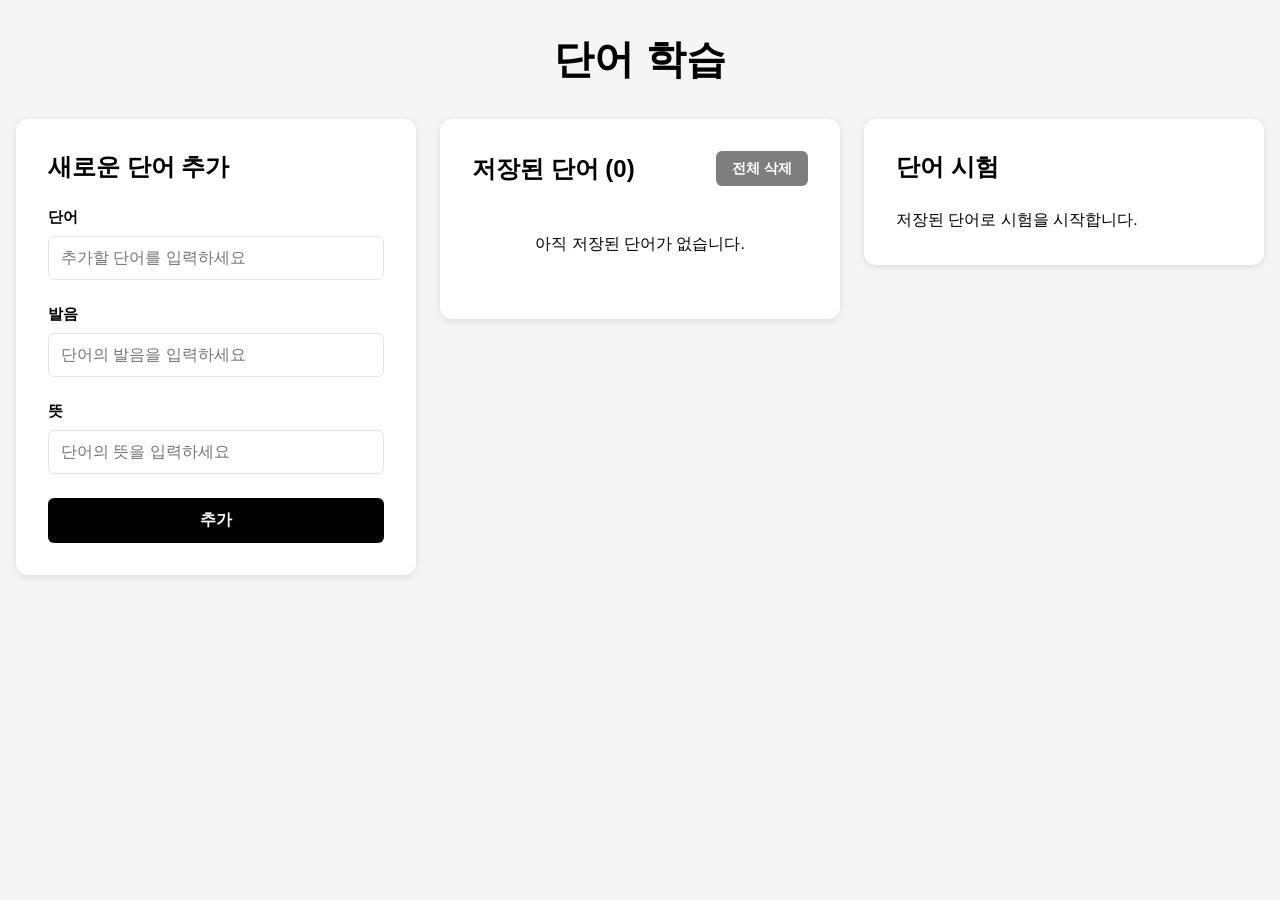
==== test.html @ 875a4476 "코드 정리 & 테마 변경" ====
<!DOCTYPE html>
<html lang="ko">
  <head>
    <meta charset="UTF-8" />
    <meta name="viewport" content="width=device-width, initial-scale=1.0" />
    <title>LEARN WORDS - 시험</title>
    <link rel="stylesheet" href="css/theme.css" />
    <link rel="stylesheet" href="css/test.css" />
  </head>
  <body>
    <div class="container">
      <header>
        <h1>단어 시험</h1>
      </header>

      <main>
        <section id="test-section" class="test-section">
          <div class="test-progress">
            <p class="progress-text"><span id="current-index">1</span> / <span id="total-words">0</span></p>
          </div>

          <div class="test-card">
            <div class="word-card">
              <div id="pronunciation-card" class="card-detail pronunciation-card">
                <p id="current-pronunciation" class="card-pronunciation">발음</p>
              </div>
              <div class="word-main-card">
                <div id="current-word" class="card-word">단어</div>
              </div>
              <div id="meaning-card" class="card-detail meaning-card">
                <p id="current-meaning" class="card-meaning">뜻</p>
              </div>
            </div>
            <button id="show-pronunciation-btn" class="btn btn-secondary">발음</button>
            <button id="show-meaning-btn" class="btn btn-secondary btn-meaning">뜻</button>
          </div>

          <div class="test-actions">
            <button id="retry-btn" class="btn btn-warning">다시 공부</button>
            <button id="pass-btn" class="btn btn-success">통과</button>
          </div>
          <button id="exit-test-btn" class="btn btn-danger">시험 종료</button>
        </section>
      </main>
    </div>
    <script src="js/test.js"></script>
  </body>
</html>
---- css/theme.css ----
:root {
  --bg-color: #f5f5f5;
  --text-color: #111111;
  --surface-color: #ffffff;
  --border-color: #e5e5e5;
}

* {
  box-sizing: border-box;
}

html, body {
  margin: 0;
  min-height: 100%;
  background: var(--bg-color);
  color: var(--text-color);
  font-family: "Noto Sans KR", "Hiragino Sans", "Yu Gothic", "Yu Gothic UI", "Segoe UI", sans-serif;
}

body {
  min-height: 100vh;
  padding: 2rem 1rem;
}

.container {
  max-width: 1400px;
  margin: 0 auto;
}

header {
  text-align: center;
  margin-bottom: 2rem;
}

header h1 {
  margin: 0;
  font-size: 2.5rem;
  font-weight: 700;
}

main {
  display: flex;
  flex-direction: column;
  gap: 2rem;
}

.test-section {
  background: var(--surface-color);
  padding: 2rem;
  border-radius: 12px;
  box-shadow: 0 2px 8px rgba(0, 0, 0, 0.1);
}

.test-section h2 {
  margin-top: 0;
  margin-bottom: 1.5rem;
  font-size: 1.5rem;
  color: var(--text-color);
}

.btn {
  padding: 0.75rem 1.5rem;
  border: none;
  border-radius: 6px;
  font-size: 1rem;
  font-weight: 600;
  cursor: pointer;
  transition: all 0.2s;
  font-family: inherit;
}

.btn-danger {
  background: var(--danger-color);
  color: white;
}

.btn-danger:hover {
  background: var(--danger-hover);
}

.btn-danger {
  padding: 0.5rem 1rem;
  font-size: 0.9rem;
}

@media (max-width: 600px) {
  .container {
    max-width: 100%;
  }

  header h1 {
    font-size: 2rem;
  }

  .test-section {
    padding: 1.5rem;
  }

  .btn-danger {
    width: 100%;
  }
}

body :where(*) {
  color: #000000 !important;
}

button,
button :where(*) {
  background-color: #000000 !important;
  color: #ffffff !important;
}
---- css/test.css ----
#test-section {
  width: 50%;
  margin: 0 auto;
}

.test-progress {
  margin-bottom: 2rem;
}

.progress-text {
  margin: 0;
  text-align: center;
  color: #666;
  font-size: 0.9rem;
}

.test-card {
  display: flex;
  flex-direction: column;
  gap: 1rem;
  margin-bottom: 2rem;
}

.word-card {
  width: 100%;
  min-height: 280px;
  padding: 1.25rem;
  border: 2px solid black;
  border-radius: 8px;
  text-align: center;
  display: grid;
  grid-template-rows: repeat(3, 1fr);
  align-items: center;
  gap: 0.5rem;
}

.card-detail {
  width: 100%;
  padding: 0.5rem 0;
  min-height: 0;
  background: transparent;
  border: 0;
  display: none;
}

.word-main-card {
  grid-row: 2;
}

.card-word,
.card-pronunciation,
.card-meaning {
  margin: 0;
  font-weight: 700;
  word-break: break-word;
  line-height: 1.2;
}

.card-word {
  font-size: 3.5rem;
}

.card-pronunciation,
.card-meaning {
  font-size: 1.5rem;
}

.pronunciation-card {
  grid-row: 1;
}

.meaning-card {
  grid-row: 3;
}

.btn-secondary {
  background: var(--primary-color);
  color: white;
  padding: 0.75rem 1.5rem;
  width: 100%;
}

.btn-secondary:hover {
  background: var(--primary-hover);
}

.btn-meaning {
  background: #fd7e14;
}

.btn-meaning:hover {
  background: #e96a00;
}

.test-actions {
  display: flex;
  gap: 1rem;
  margin-bottom: 1rem;
}

.btn-warning {
  background: #ffc107;
  color: #333;
  padding: 0.75rem 1.5rem;
  flex: 1;
}

.btn-warning:hover {
  background: #e0a800;
}

.btn-success {
  background: var(--success-color);
  color: white;
  padding: 0.75rem 1.5rem;
  flex: 1;
}

.btn-success:hover {
  background: #218838;
}

#exit-test-btn {
  margin-top: 1rem;
  width: 100%;
}

@media (max-width: 600px) {
  #test-section {
    width: 100%;
  }

  .card-word {
    font-size: 2.5rem;
  }

  .card-pronunciation,
  .card-meaning {
    font-size: 1.25rem;
  }

  .test-actions {
    flex-direction: column;
  }

  .test-actions button {
    width: 100%;
  }
}
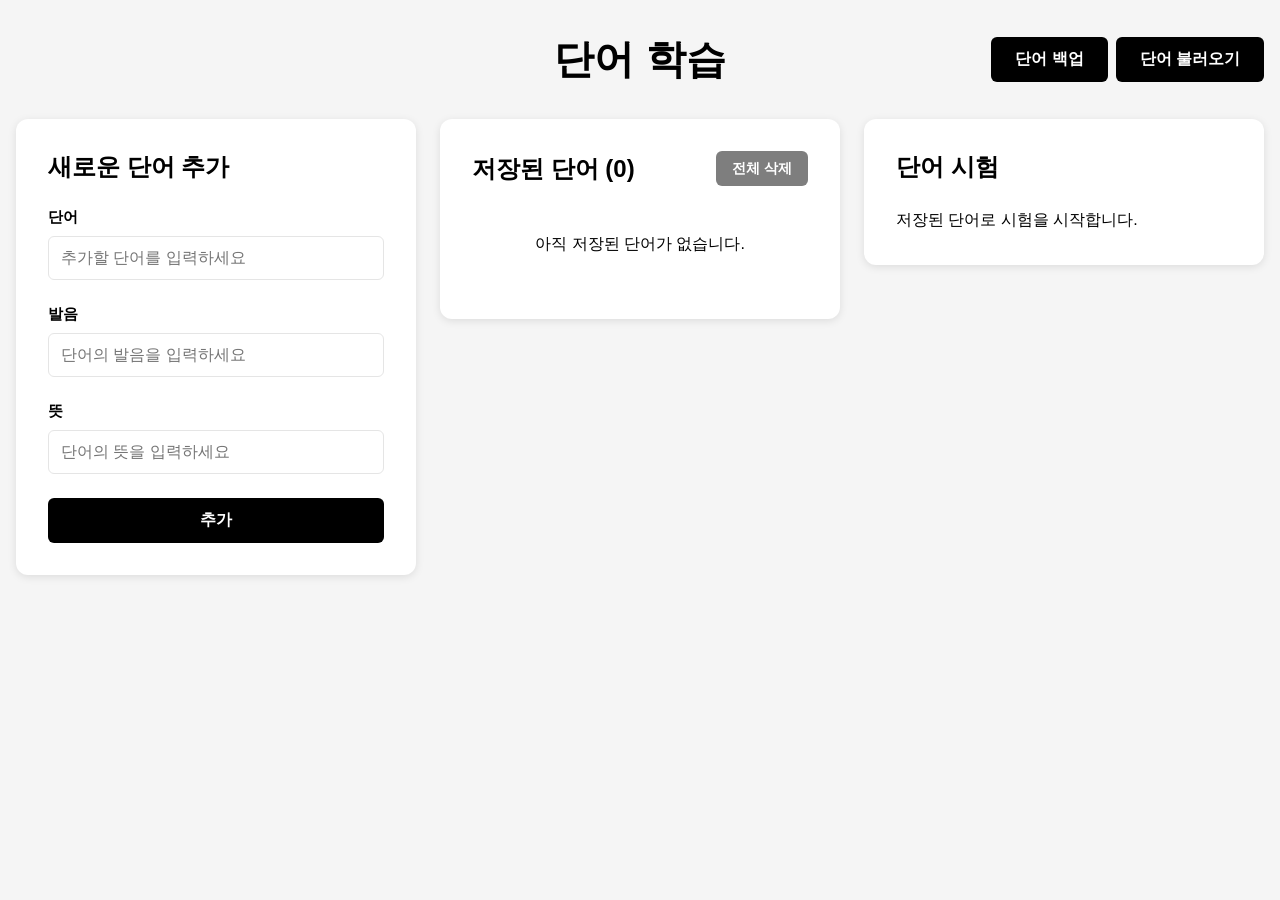
==== commit 75400169: "테스트 시, 발음 듣기 추가" ====
--- a/test.html
+++ b/test.html
@@ -32,6 +32,7 @@
               </div>
             </div>
             <button id="show-pronunciation-btn" class="btn btn-secondary">발음</button>
+            <button id="speak-pronunciation-btn" class="btn btn-secondary">발음 듣기</button>
             <button id="show-meaning-btn" class="btn btn-secondary btn-meaning">뜻</button>
           </div>
 
